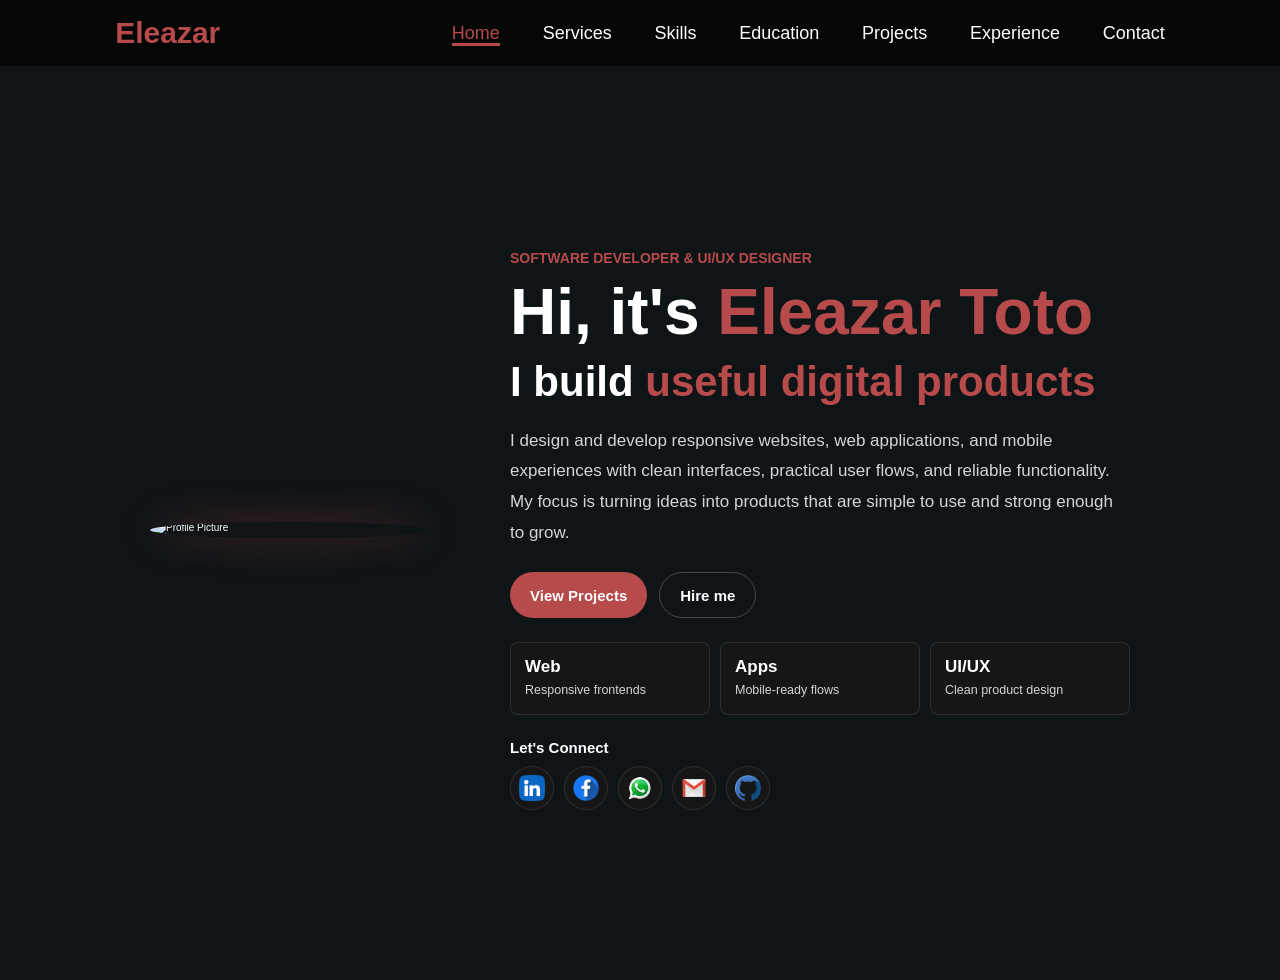
==== index.html @ ce616708 "Changed color and compressed the images" ====
<!DOCTYPE html>
<html lang="en">
    <head>
        <meta charset="UTF-8">
        <meta name="viewport" content="width=device-width, initial-scale=1.0">
        <link rel="stylesheet" href="style.css">
        <title>Eleazar Toto</title>
    </head>

    <body>


        <header>
            <a href="index.html" class="logo">Eleazar</a>
            <nav>
                <a href="index.html" class="active">Home</a>
                <a href="services.html">Services</a>
                <a href="skills.html">Skills</a>
                <a href="education.html">Education</a>
                <a href="projects.html">Projects</a>
                <a href="experience.html">Experience</a>
                <a href="contact.html">Contact</a>
            </nav>
            
            <button class="Menu_Icon" type="button" aria-label="Open navigation menu" aria-expanded="false">
                <img src="images\icons\Menu_Icon.png" alt="Menu_Icon">
            </button>


        </header>

        <main>
            <section class="home">
                <div class="home_img">
                    <img src="images\Eleazar in Black.png" alt="Profile Picture">
                </div>

                <div class="home_content">
                    <p class="eyebrow">Software Developer & UI/UX Designer</p>
                    <h1>Hi, it's <span>Eleazar Toto</span></h1>

                    <h3 class="typing_text">
                        I build <span>useful digital products</span>
                    </h3>
                
                    <p class="description">
                        I design and develop responsive websites, web applications, and mobile experiences with clean interfaces, practical user flows, and reliable functionality. My focus is turning ideas into products that are simple to use and strong enough to grow.
                    </p>

                    <div class="home_actions">
                        <a href="projects.html" class="primary_button">View Projects</a>
                        <a href="contact.html" class="secondary_button">Hire me</a>
                    </div>

                    <div class="home_stats" aria-label="Portfolio highlights">
                        <div>
                            <strong>Web</strong>
                            <span>Responsive frontends</span>
                        </div>
                        <div>
                            <strong>Apps</strong>
                            <span>Mobile-ready flows</span>
                        </div>
                        <div>
                            <strong>UI/UX</strong>
                            <span>Clean product design</span>
                        </div>
                    </div>

                    <p class="connect_label">Let's Connect</p>
                    <div class="social_icons">
                        <a href="#"> <img src="images\icons\linkedin.png" alt="LinkedIn">  </a>
                        <a href="#"> <img src="images\icons\facebook.png" alt="Facebook">  </a>
                        <a href="#"> <img src="images\icons\whatsapp.png" alt="WhatsApp">  </a>
                        <a href="#"> <img src="images\icons\email.png" alt="Email">  </a>
                        <a href="#"> <img src="images\icons\github.png" alt="GitHub">  </a>
                    </div>
                    
                </div>
                


            </section>


        </main>

        <footer>

            
        </footer>

        
        
       
        <script src="script.js"></script>
    </body>
</html>
---- style.css ----
*{
    margin: 0;
    padding: 0;
    box-sizing: border-box;
    text-decoration: none;
    border: none;
    outline: none;
    font-family: Arial, Helvetica, sans-serif;

}

:root{
    --bg: #0f1417;
    --panel: #161616;
    --panel-soft: #232323;
    --text: #ffffff;
    --muted: #d5d5d5;
    --accent: #b74b4b;
    --accent-soft: rgba(183,75,75,0.16);
    --border: rgba(255,255,255,0.1);
}

html{
    font-size: 62.5%;
}

body{
    width: 100%;
    min-height: 100vh;
    overflow-x: hidden;
    background-color: var(--bg);
    color: var(--text);
    padding-top: 8rem;
}

button{
    cursor: pointer;
}

header{
    position: fixed;
    top: 0;
    left: 0;
    width: 100%;
    padding: 1.6rem 9%;
    background-color: rgba(5,5,5,0.88);
    backdrop-filter: blur(14px);
    border-bottom: 1px solid rgba(255,255,255,0.06);
    justify-content: space-between;
    align-items: center;
    display: flex;
    z-index: 100;
}

.logo{
    font-size: 3rem;
    color: var(--accent);
    font-weight: 800;
    cursor: pointer;
    transition: 0.5s ease;
}

.logo:hover{
    transform: scale(1.1);
}


nav a{
    font-size: 1.8rem;
    color: white;
    margin-left: 4rem;
    font-weight: 500;
    transition: 0.3s ease;
    border-bottom: 3px solid transparent;
}

nav a:hover,
nav a:active,
nav a.active{
    color: var(--accent);
    border-bottom: 3px solid var(--accent);
}

.Menu_Icon{
    display: none;
    width: 4rem;
    height: 4rem;
    background: transparent;
    z-index: 110;
}

.Menu_Icon img{
    width: 100%;
    height: 100%;
    object-fit: contain;
}

@media(max-width: 995px){
    header{
        padding: 1rem 3%;
    }

    .Menu_Icon{
        display: flex;
    }

    nav{
        position: fixed;
        top: 0;
        right: -100%;
        width: 85%;
        max-width: 28rem;
        min-height: 100vh;
        flex-direction: column;
        justify-content: flex-start;
        align-items: flex-start;
        padding: 7rem 2rem 2rem;
        gap: 1rem;
        border-left: 3px solid var(--accent);
        background-color: var(--panel);
        transition: right 0.3s ease;
        z-index: 90;
    }

    nav.active{
        right: 0;
    }

    nav a{
        display: block;
        font-size: 2rem;
        margin: 1.4rem 0;
    }

    nav a:hover,
    nav a:active {
       padding: 1rem;
       border-radius: 0.5rem;
       border-bottom: 0.5rem solid var(--accent);
    }

    .home{
        flex-direction: column;
        gap: 3rem;
        text-align: left;
        padding-top: 3rem;
    }

    .home_img{
        order: 1;
    }

    .home_content{
        order: 2;
        max-width: 68rem;
    }

    .home_img img{
        width: min(62vw, 30rem);
        min-width: 20rem;
    }

    .home .home_content h1{
        font-size: clamp(3.4rem, 8vw, 5rem);
    }

    .home_content h3{
        font-size: clamp(2.5rem, 6vw, 3.6rem);
    }

    .description{
        font-size: 1.4rem;
        line-height: 1.7;
    }

    .social_icons{
        display: flex;
        justify-content: flex-start;
        flex-wrap: wrap;
    }
}

section {
    min-height: 100vh;
    padding: 5rem 9% 5rem;
}

.home{
    display: flex;
    justify-content: center;
    align-items: center;
    gap: 8rem;
    background-color: var(--bg);
}

.home_content{
    max-width: 68rem;
}

.eyebrow{
    margin-bottom: 1.2rem;
    color: var(--accent);
    font-size: 1.4rem;
    font-weight: 800;
    text-transform: uppercase;
}

.home .home_content h1{
    font-size: clamp(4.4rem, 6vw, 6.4rem);
    font-weight: 700;
    line-height: 1.08;
    margin-bottom: 1rem;
}

span{
    color: var(--accent);
}

.home_content h3{
    font-size: clamp(2.8rem, 4vw, 4.2rem);
    margin-bottom: 1.8rem;
    font-weight: 700;
    line-height: 1.2;
}

.home_img{
    border-radius: 50%;
}

.home_img img{
    position: relative;
    width: min(32vw, 42rem);
    min-width: 28rem;
    border-radius: 50%;
    box-shadow: 0 0 38px rgba(183,75,75,0.45);
    cursor: pointer;
    transition: 0.2s linear;
}

.home_img img:hover{
    font-size: 1.8rem;
    font-weight: 500;
}

.social_icons img{
    width: 2.6rem;
    height: 2.6rem;
    object-fit: contain;
}

.social_icons{
    display: flex;
    align-items: center;
    gap: 1rem;
    margin-top: 1rem;
}

.social_icons a{
    display: inline-flex;
    align-items: center;
    justify-content: center;
    width: 4.4rem;
    height: 4.4rem;
    border-radius: 50%;
    background: var(--panel);
    border: 1px solid var(--border);
    transition: transform 0.25s ease, border-color 0.25s ease;
}

.social_icons a:hover{
    transform: translateY(-0.4rem);
    border-color: var(--accent);
}

.description{
    max-width: 62rem;
    color: var(--muted);
    font-size: 1.7rem;
    line-height: 1.8;
}

.home_actions{
    display: flex;
    flex-wrap: wrap;
    gap: 1.2rem;
    margin: 2.4rem 0;
}

.primary_button,
.secondary_button,
.hire_me_button{
    display: inline-flex;
    align-items: center;
    justify-content: center;
    min-height: 4.6rem;
    padding: 0 2rem;
    border-radius: 999px;
    font-size: 1.5rem;
    font-weight: 800;
    transition: transform 0.25s ease, background-color 0.25s ease, border-color 0.25s ease;
}

.primary_button,
.hire_me_button{
    background-color: var(--accent);
    color: white;
}

.secondary_button{
    color: white;
    background: transparent;
    border: 1px solid rgba(255,255,255,0.22);
}

.primary_button:hover,
.secondary_button:hover,
.hire_me_button:hover{
    transform: translateY(-0.3rem);
    border-color: var(--accent);
}

.home_stats{
    display: grid;
    grid-template-columns: repeat(3, minmax(0, 1fr));
    gap: 1rem;
    max-width: 62rem;
    margin: 0 0 2.4rem;
}

.home_stats div{
    padding: 1.4rem;
    border-radius: 0.8rem;
    background: var(--panel);
    border: 1px solid var(--border);
}

.home_stats strong,
.home_stats span{
    display: block;
}

.home_stats strong{
    color: white;
    font-size: 1.7rem;
}

.home_stats span{
    margin-top: 0.5rem;
    color: var(--muted);
    font-size: 1.25rem;
    line-height: 1.4;
}

.connect_label{
    color: white;
    font-size: 1.5rem;
    font-weight: 800;
}

.content_page{
    max-width: 118rem;
    margin: 0 auto;
}

.card_grid{
    display: grid;
    gap: 1.8rem;
}

.three_columns{
    grid-template-columns: repeat(3, minmax(0, 1fr));
}

.info_card,
.skill_group,
.timeline_item,
.contact_intro,
.contact_form{
    border-radius: 0.8rem;
    background: var(--panel);
    border: 1px solid var(--border);
}

.info_card{
    padding: 2.2rem;
    transition: transform 0.25s ease, border-color 0.25s ease;
}

.info_card:hover{
    transform: translateY(-0.5rem);
    border-color: var(--accent);
}

.info_card span,
.timeline_item span{
    display: inline-block;
    margin-bottom: 1.2rem;
    color: var(--accent);
    font-size: 1.3rem;
    font-weight: 800;
    text-transform: uppercase;
}

.info_card h2,
.skill_group h2,
.timeline_item h2,
.contact_intro h2{
    color: white;
    font-size: 2.2rem;
    line-height: 1.25;
    margin-bottom: 1rem;
}

.info_card p,
.timeline_item p,
.contact_intro p{
    color: var(--muted);
    font-size: 1.5rem;
    line-height: 1.7;
}

.skill_layout{
    display: grid;
    grid-template-columns: repeat(3, minmax(0, 1fr));
    gap: 1.8rem;
}

.skill_group{
    padding: 2.2rem;
}

.skill_tags{
    display: flex;
    flex-wrap: wrap;
    gap: 0.8rem;
}

.skill_tags span{
    padding: 0.8rem 1rem;
    border-radius: 999px;
    background: var(--accent-soft);
    color: #f0d0d0;
    font-size: 1.3rem;
    font-weight: 800;
}

.timeline{
    display: grid;
    gap: 1.6rem;
    max-width: 86rem;
    margin: 0 auto;
}

.timeline_item{
    position: relative;
    padding: 2.4rem 2.4rem 2.4rem 3rem;
    overflow: hidden;
}

.timeline_item::before{
    content: "";
    position: absolute;
    left: 0;
    top: 0;
    width: 0.5rem;
    height: 100%;
    background: var(--accent);
}

.contact_layout{
    display: grid;
    grid-template-columns: 0.85fr 1.15fr;
    gap: 2rem;
    align-items: start;
}

.contact_intro,
.contact_form{
    padding: 2.4rem;
}

.contact_methods{
    display: grid;
    gap: 1rem;
    margin-top: 2rem;
}

.contact_methods a{
    color: white;
    font-size: 1.5rem;
    font-weight: 800;
}

.contact_methods a:hover{
    color: var(--accent);
}

.contact_form{
    display: grid;
    gap: 1.5rem;
}

.contact_form label{
    display: grid;
    gap: 0.8rem;
    color: white;
    font-size: 1.4rem;
    font-weight: 800;
}

.contact_form input,
.contact_form textarea{
    width: 100%;
    border-radius: 0.8rem;
    border: 1px solid var(--border);
    background: #0d0d0d;
    color: white;
    padding: 1.3rem 1.4rem;
    font-size: 1.5rem;
    resize: vertical;
}

.contact_form input:focus,
.contact_form textarea:focus{
    border-color: var(--accent);
}

.projects_page{
    padding-top: 2rem;
}

.section_heading{
    text-align: center;
    max-width: 76rem;
    margin: 0 auto 2.4rem;
}

.section_heading p,
.projects_toolbar p,
#modalCategory{
    color: #b74b4b;
    font-size: 1.5rem;
    font-weight: 700;
    letter-spacing: 0;
    text-transform: uppercase;
}

.section_heading h1{
    font-size: clamp(3.2rem, 6vw, 5.6rem);
    line-height: 1.1;
}

.section_heading > span{
    display: block;
    max-width: 68rem;
    margin: 1.2rem auto 0;
    color: var(--muted);
    font-size: 1.6rem;
    line-height: 1.7;
}

.featured_slider{
    position: relative;
    max-width: 112rem;
    margin: 0 auto 4.4rem;
    overflow: hidden;
    border-radius: 1.4rem;
    background: var(--panel-soft);
    border: 1px solid var(--border);
}

.slider_track{
    display: flex;
    transition: transform 0.5s ease;
}

.featured_slide{
    min-width: 100%;
    padding: 2rem;
}

.featured_slide_inner{
    display: grid;
    grid-template-columns: 1.3fr 0.7fr;
    min-height: 38rem;
    overflow: hidden;
    border-radius: 0.8rem;
    background: #111;
}

.featured_slide img{
    width: 100%;
    height: 100%;
    min-height: 38rem;
    object-fit: contain;
    object-position: center;
    background-color: #111;
}

.featured_slide_content{
    display: flex;
    flex-direction: column;
    justify-content: center;
    gap: 1.3rem;
    padding: 3rem;
}

.featured_slide_content h2{
    font-size: clamp(2.6rem, 4vw, 4.4rem);
    line-height: 1.15;
}

.featured_slide_content p{
    color: #d8d8d8;
    font-size: 1.6rem;
    line-height: 1.7;
}

.featured_slide_content .primary_button{
    width: fit-content;
    min-width: 12rem;
    margin-top: 0.4rem;
}

.project_category{
    color: var(--accent);
    font-size: 1.25rem;
    font-weight: 800;
    text-transform: uppercase;
}

.project_tags,
.modal_meta{
    display: flex;
    flex-wrap: wrap;
    gap: 0.8rem;
}

.project_tags span,
.modal_meta span{
    padding: 0.7rem 1rem;
    border-radius: 999px;
    background: rgba(183,75,75,0.16);
    color: #f0d0d0;
    font-size: 1.2rem;
    font-weight: 700;
}

.slider_control{
    position: absolute;
    top: 50%;
    z-index: 5;
    width: 4.4rem;
    height: 4.4rem;
    transform: translateY(-50%);
    border-radius: 50%;
    background: rgba(0,0,0,0.56);
    color: white;
    font-size: 2.8rem;
}

.slider_prev{
    left: 2rem;
}

.slider_next{
    right: 2rem;
}

.slider_dots{
    position: absolute;
    bottom: 1.8rem;
    left: 50%;
    display: flex;
    gap: 1rem;
    transform: translateX(-50%);
}

.slider_dots button{
    width: 1.2rem;
    height: 1.2rem;
    border-radius: 50%;
    background: white;
    opacity: 0.8;
}

.slider_dots button.active{
    background: #b74b4b;
    opacity: 1;
}

.projects_toolbar{
    display: flex;
    justify-content: space-between;
    align-items: end;
    gap: 2rem;
    max-width: 112rem;
    margin: 0 auto 2rem;
}

.projects_toolbar h2{
    font-size: clamp(2.8rem, 4vw, 4rem);
}

#projectCount{
    color: #d8d8d8;
    font-size: 1.5rem;
}

.project_grid{
    display: grid;
    grid-template-columns: repeat(2, minmax(0, 1fr));
    gap: 2rem;
    max-width: 112rem;
    margin: 0 auto;
}

.project_card{
    display: flex;
    flex-direction: column;
    overflow: hidden;
    border-radius: 0.8rem;
    background: var(--panel);
    border: 1px solid var(--border);
    text-align: left;
    color: white;
    transition: transform 0.25s ease, border-color 0.25s ease, background-color 0.25s ease;
}

.project_card:hover{
    transform: translateY(-0.6rem);
    border-color: rgba(183,75,75,0.8);
    background: #1d1d1d;
}

.project_image_wrap{
    display: block;
    overflow: hidden;
}

.project_card img{
    width: 100%;
    aspect-ratio: 16 / 10;
    object-fit: contain;
    object-position: center;
    display: block;
    transition: transform 0.35s ease;
}

.project_card:hover img{
    transform: scale(1.04);
}

.project_card_content{
    display: flex;
    flex: 1;
    flex-direction: column;
    gap: 1rem;
    min-height: 21rem;
    padding: 2rem;
}

.project_card_content h3{
    color: white;
    font-size: clamp(2rem, 2.4vw, 2.7rem);
    line-height: 1.25;
}

.project_card_content p{
    color: #d5d5d5;
    font-size: 1.45rem;
    line-height: 1.6;
    flex: 1;
}

.project_card_link{
    color: white;
    font-size: 1.4rem;
    font-weight: 800;
}

.project_card:hover .project_card_link{
    color: var(--accent);
}

.pagination{
    display: flex;
    justify-content: center;
    align-items: center;
    gap: 1.2rem;
    margin: 3rem auto 0;
    padding: 1.2rem;
    width: fit-content;
    border-radius: 999px;
    background: var(--panel);
    border: 1px solid var(--border);
}

.pagination button{
    min-width: 4.4rem;
    min-height: 4.4rem;
    padding: 0 1.6rem;
    border-radius: 999px;
    background: transparent;
    color: white;
    font-size: 1.8rem;
    font-weight: 800;
    transition: background-color 0.25s ease, color 0.25s ease;
}

.pagination button:hover:not(:disabled){
    color: #b74b4b;
    background: rgba(255,255,255,0.06);
}

.pagination button:disabled{
    cursor: not-allowed;
    color: #777;
}

#pageIndicator{
    color: #b74b4b;
    font-size: 2.4rem;
    font-weight: 800;
    min-width: 3.2rem;
    text-align: center;
}

.project_modal{
    position: fixed;
    inset: 0;
    z-index: 200;
    display: none;
    align-items: center;
    justify-content: center;
    padding: 2rem;
}

.project_modal.open{
    display: flex;
}

.modal_backdrop{
    position: absolute;
    inset: 0;
    background: rgba(0,0,0,0.78);
}

.modal_panel{
    position: relative;
    z-index: 1;
    display: grid;
    grid-template-columns: minmax(0, 1fr) minmax(30rem, 0.75fr);
    width: min(112rem, 100%);
    max-height: 88vh;
    overflow-y: auto;
    border-radius: 1.2rem;
    background: #171717;
    border: 1px solid rgba(255,255,255,0.12);
    box-shadow: 0 2.4rem 8rem rgba(0,0,0,0.45);
}

.modal_close{
    position: absolute;
    top: 1.2rem;
    right: 1.2rem;
    z-index: 2;
    width: 4rem;
    height: 4rem;
    border-radius: 50%;
    background: #b74b4b;
    color: white;
    font-size: 2.8rem;
    line-height: 1;
}

.modal_media{
    padding: 2rem;
}

.modal_media > img{
    width: 100%;
    aspect-ratio: 16 / 10;
    object-fit: cover;
    border-radius: 0.8rem;
    border: 1px solid var(--border);
}

.modal_thumbnails{
    display: grid;
    grid-template-columns: repeat(3, 1fr);
    gap: 1rem;
    margin-top: 1rem;
}

.modal_thumbnails button{
    overflow: hidden;
    border-radius: 0.8rem;
    border: 2px solid transparent;
    background: #272727;
}

.modal_thumbnails button.active{
    border-color: #b74b4b;
}

.modal_thumbnails img{
    width: 100%;
    aspect-ratio: 16 / 10;
    object-fit: cover;
    display: block;
}

.modal_content{
    display: flex;
    flex-direction: column;
    justify-content: center;
    gap: 1.2rem;
    padding: 4rem 3rem 3rem 1rem;
}

.modal_content h2{
    font-size: clamp(2.8rem, 4vw, 4.4rem);
    line-height: 1.1;
}

.modal_content p{
    color: #dddddd;
    font-size: 1.6rem;
    line-height: 1.7;
}

.modal_content h3{
    margin-top: 0.6rem;
    color: white;
    font-size: 1.4rem;
    font-weight: 800;
    text-transform: uppercase;
}

.modal_links{
    display: flex;
    flex-wrap: wrap;
    gap: 1rem;
}

.modal_links a{
    padding: 1rem 1.5rem;
    border-radius: 999px;
    background: #b74b4b;
    color: white;
    font-size: 1.4rem;
    font-weight: 800;
    transition: transform 0.25s ease, border-color 0.25s ease;
}

.modal_links a:hover{
    transform: translateY(-0.3rem);
}

.modal_links a.secondary_link{
    background: #2b2b2b;
    border: 1px solid rgba(255,255,255,0.16);
}

body.modal_locked{
    overflow: hidden;
}

@media(max-width: 760px){
    body{
        padding-top: 7rem;
    }

    .projects_page{
        padding-left: 4%;
        padding-right: 4%;
    }

    .featured_slide{
        padding: 1rem;
    }

    .featured_slide_inner,
    .modal_panel{
        grid-template-columns: 1fr;
    }

    .featured_slide img{
        min-height: 22rem;
    }

    .featured_slide_content{
        padding: 2rem;
    }

    .featured_slide_content .primary_button{
        width: 100%;
    }

    .slider_control{
        width: 3.8rem;
        height: 3.8rem;
        font-size: 2.2rem;
    }

    .slider_prev{
        left: 1.2rem;
    }

    .slider_next{
        right: 1.2rem;
    }

    .projects_toolbar{
        align-items: flex-start;
        flex-direction: column;
    }

    .project_grid{
        grid-template-columns: 1fr;
    }

    .project_card_content{
        min-height: auto;
    }

    .pagination{
        gap: 0.4rem;
        width: 100%;
        max-width: 42rem;
        justify-content: space-between;
    }

    .pagination button{
        padding: 0 1rem;
        min-width: 3.8rem;
        min-height: 3.8rem;
        font-size: 1.45rem;
    }

    .modal_content{
        padding: 0 2rem 2rem;
    }

    .modal_thumbnails{
        grid-template-columns: repeat(2, 1fr);
    }

    .three_columns,
    .skill_layout,
    .contact_layout{
        grid-template-columns: 1fr;
    }

    .content_page{
        padding-top: 3rem;
    }
}

@media(max-width: 995px){
    .home{
        min-height: auto;
        align-items: center;
        padding-top: 4rem;
    }

    .home_content{
        width: 100%;
    }

    .home_img img{
        width: min(62vw, 30rem);
        min-width: 20rem;
    }

    .description{
        font-size: 1.5rem;
    }
}

@media(max-width: 560px){
    section{
        padding-left: 5%;
        padding-right: 5%;
    }

    .home{
        gap: 2.4rem;
    }

    .home .home_content h1{
        font-size: 3.7rem;
    }

    .home_content h3{
        font-size: 2.7rem;
    }

    .home_actions{
        flex-direction: column;
        align-items: stretch;
    }

    .home_stats{
        grid-template-columns: 1fr;
    }
}
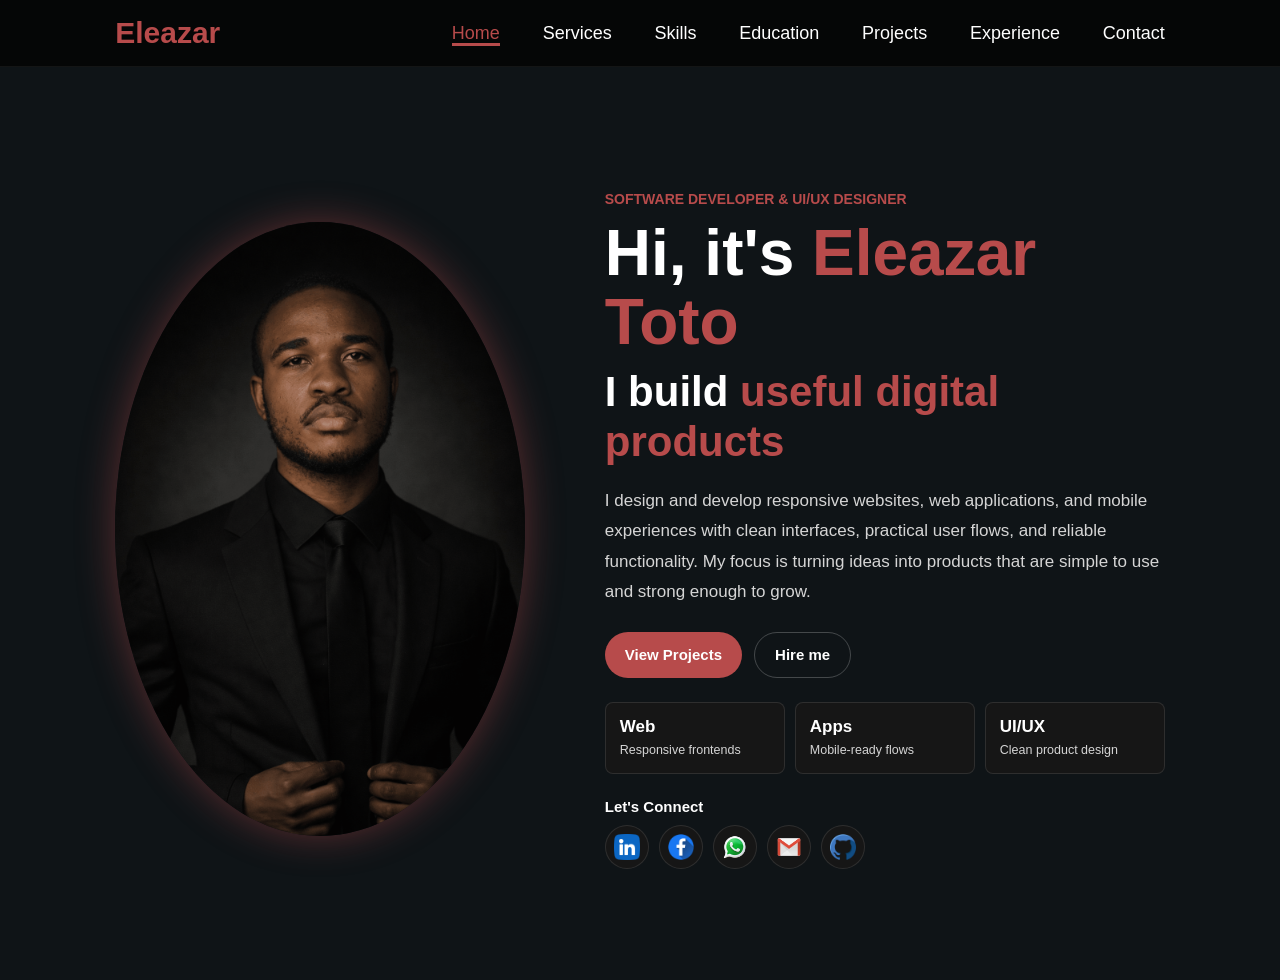
==== commit 1069c4dd: "improved and compressed icons, deleted some outdated projects" ====
--- a/index.html
+++ b/index.html
@@ -23,7 +23,7 @@
             </nav>
             
             <button class="Menu_Icon" type="button" aria-label="Open navigation menu" aria-expanded="false">
-                <img src="images\icons\Menu_Icon.png" alt="Menu_Icon">
+                <img src="images\icons\menu-24dp.svg" alt="Menu button">
             </button>
 
 
@@ -32,7 +32,7 @@
         <main>
             <section class="home">
                 <div class="home_img">
-                    <img src="images\Eleazar in Black.png" alt="Profile Picture">
+                    <img src="images\eleazar-in-black-compressed.png" alt="Profile Picture">
                 </div>
 
                 <div class="home_content">
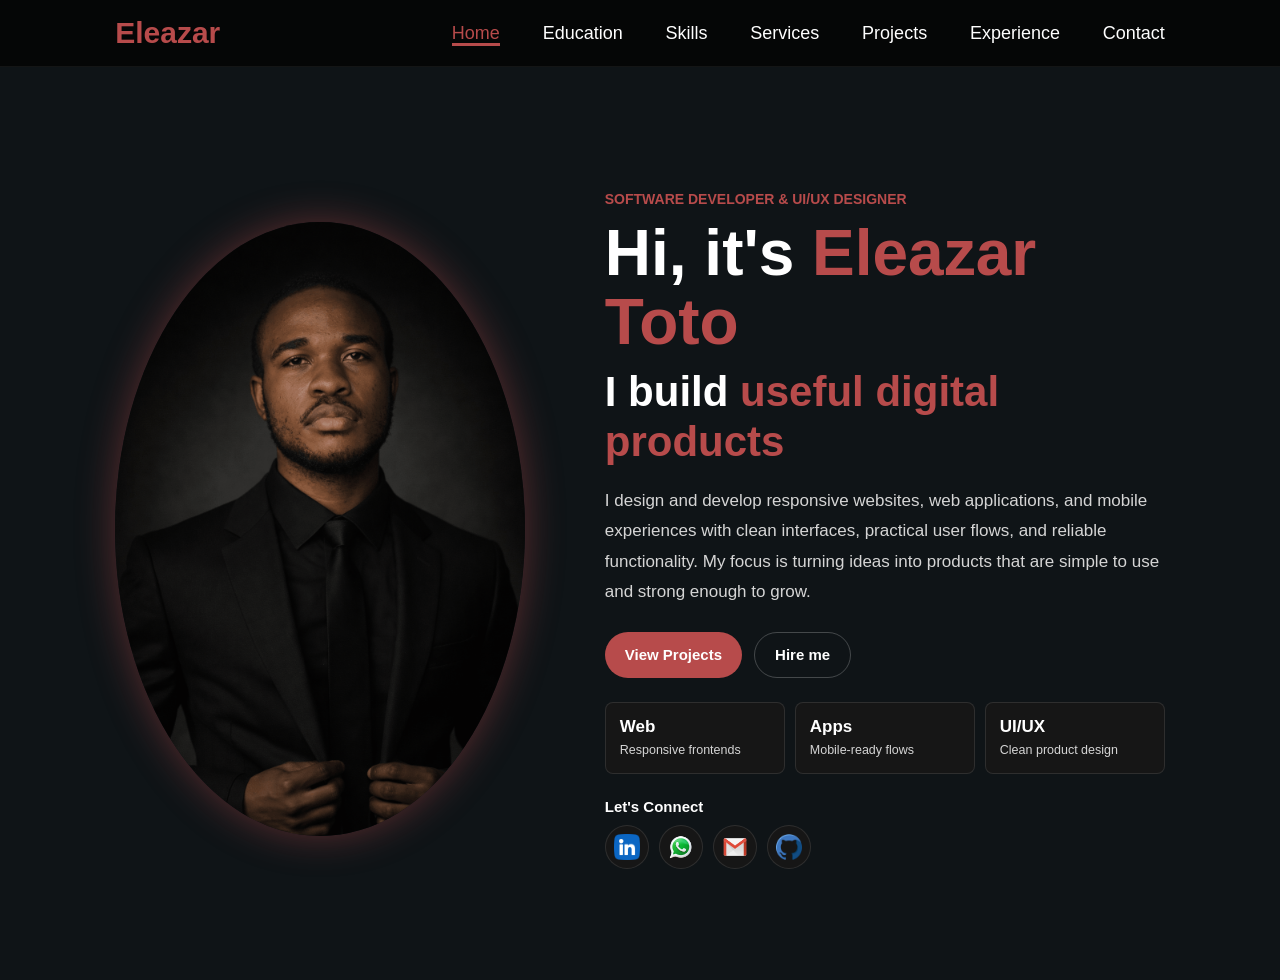
==== commit 8b496323: "Refactor navigation structure and update contact information across multiple pages; remove unused Fa" ====
--- a/index.html
+++ b/index.html
@@ -1,98 +1,96 @@
-<!DOCTYPE html>
+<!doctype html>
 <html lang="en">
-    <head>
-        <meta charset="UTF-8">
-        <meta name="viewport" content="width=device-width, initial-scale=1.0">
-        <link rel="stylesheet" href="style.css">
-        <title>Eleazar Toto</title>
-    </head>
 
-    <body>
+<head>
+    <meta charset="UTF-8" />
+    <meta name="viewport" content="width=device-width, initial-scale=1.0" />
+    <link rel="stylesheet" href="style.css" />
+    <title>Eleazar Toto</title>
+</head>
 
-
-        <header>
-            <a href="index.html" class="logo">Eleazar</a>
-            <nav>
-                <a href="index.html" class="active">Home</a>
-                <a href="services.html">Services</a>
-                <a href="skills.html">Skills</a>
-                <a href="education.html">Education</a>
+<body>
+    <header>
+        <a href="index.html" class="logo">Eleazar</a>
+  <nav>
+                <a href="index.html">Home</a>
+               
+                 <a href="education.html">Education</a>
+                <a href="skills.html" class="active">Skills</a>
+                 <a href="services.html">Services</a>
                 <a href="projects.html">Projects</a>
                 <a href="experience.html">Experience</a>
+
                 <a href="contact.html">Contact</a>
             </nav>
-            
-            <button class="Menu_Icon" type="button" aria-label="Open navigation menu" aria-expanded="false">
-                <img src="images\icons\menu-24dp.svg" alt="Menu button">
-            </button>
 
+        <button class="Menu_Icon" type="button" aria-label="Open navigation menu" aria-expanded="false">
+            <img src="images/icons/menu-24dp.svg" alt="Menu button" />
+        </button>
+    </header>
 
-        </header>
+    <main>
+        <section class="home">
+            <div class="home_img">
+                <img src="images/eleazar-in-black-compressed.png" alt="Profile Picture" />
+            </div>
 
-        <main>
-            <section class="home">
-                <div class="home_img">
-                    <img src="images\eleazar-in-black-compressed.png" alt="Profile Picture">
+            <div class="home_content">
+                <p class="eyebrow">Software Developer & UI/UX Designer</p>
+                <h1>Hi, it's <span>Eleazar Toto</span></h1>
+
+                <h3 class="typing_text">
+                    I build <span>useful digital products</span>
+                </h3>
+
+                <p class="description">
+                    I design and develop responsive websites, web applications, and
+                    mobile experiences with clean interfaces, practical user flows, and
+                    reliable functionality. My focus is turning ideas into products that
+                    are simple to use and strong enough to grow.
+                </p>
+
+                <div class="home_actions">
+                    <a href="projects.html" class="primary_button">View Projects</a>
+                    <a href="contact.html" class="secondary_button">Hire me</a>
                 </div>
 
-                <div class="home_content">
-                    <p class="eyebrow">Software Developer & UI/UX Designer</p>
-                    <h1>Hi, it's <span>Eleazar Toto</span></h1>
+                <div class="home_stats" aria-label="Portfolio highlights">
+                    <div>
+                        <strong>Web</strong>
+                        <span>Responsive frontends</span>
+                    </div>
+                    <div>
+                        <strong>Apps</strong>
+                        <span>Mobile-ready flows</span>
+                    </div>
+                    <div>
+                        <strong>UI/UX</strong>
+                        <span>Clean product design</span>
+                    </div>
+                </div>
 
-                    <h3 class="typing_text">
-                        I build <span>useful digital products</span>
-                    </h3>
-                
-                    <p class="description">
-                        I design and develop responsive websites, web applications, and mobile experiences with clean interfaces, practical user flows, and reliable functionality. My focus is turning ideas into products that are simple to use and strong enough to grow.
-                    </p>
+                <p class="connect_label">Let's Connect</p>
+                <div class="social_icons">
+                    <a href="https://www.linkedin.com/in/eleazar-toto" target="_blank" rel="noopener noreferrer">
+                        <img src="images/icons/linkedin.png" alt="LinkedIn logo" />
+                    </a>
+                    <a href="https://wa.me/265980096500" target="_blank" rel="noopener noreferrer">
+                        <img src="images/icons/whatsapp.png" alt="WhatsApp logo" />
+                    </a>
+                    <a href="mailto:eleazarctoto@gmail.com" target="_blank" rel="noopener noreferrer">
+                        <img src="images/icons/email.png" alt="Email logo" />
+                    </a>
+                    <a href="https://github.com/EleazarFx" target="_blank" rel="noopener noreferrer">
+                        <img src="images/icons/github.png" alt="GitHub logo" />
+                    </a>
+                </div>
+            </div>
+        </section>
+    </main>
 
-                    <div class="home_actions">
-                        <a href="projects.html" class="primary_button">View Projects</a>
-                        <a href="contact.html" class="secondary_button">Hire me</a>
-                    </div>
+    <footer></footer>
 
-                    <div class="home_stats" aria-label="Portfolio highlights">
-                        <div>
-                            <strong>Web</strong>
-                            <span>Responsive frontends</span>
-                        </div>
-                        <div>
-                            <strong>Apps</strong>
-                            <span>Mobile-ready flows</span>
-                        </div>
-                        <div>
-                            <strong>UI/UX</strong>
-                            <span>Clean product design</span>
-                        </div>
-                    </div>
+    <script src="script.js"></script>
+</body>
 
-                    <p class="connect_label">Let's Connect</p>
-                    <div class="social_icons">
-                        <a href="#"> <img src="images\icons\linkedin.png" alt="LinkedIn">  </a>
-                        <a href="#"> <img src="images\icons\facebook.png" alt="Facebook">  </a>
-                        <a href="#"> <img src="images\icons\whatsapp.png" alt="WhatsApp">  </a>
-                        <a href="#"> <img src="images\icons\email.png" alt="Email">  </a>
-                        <a href="#"> <img src="images\icons\github.png" alt="GitHub">  </a>
-                    </div>
-                    
-                </div>
-                
-
-
-            </section>
-
-
-        </main>
-
-        <footer>
-
-            
-        </footer>
-
-        
-        
-       
-        <script src="script.js"></script>
-    </body>
-</html>
+</html>
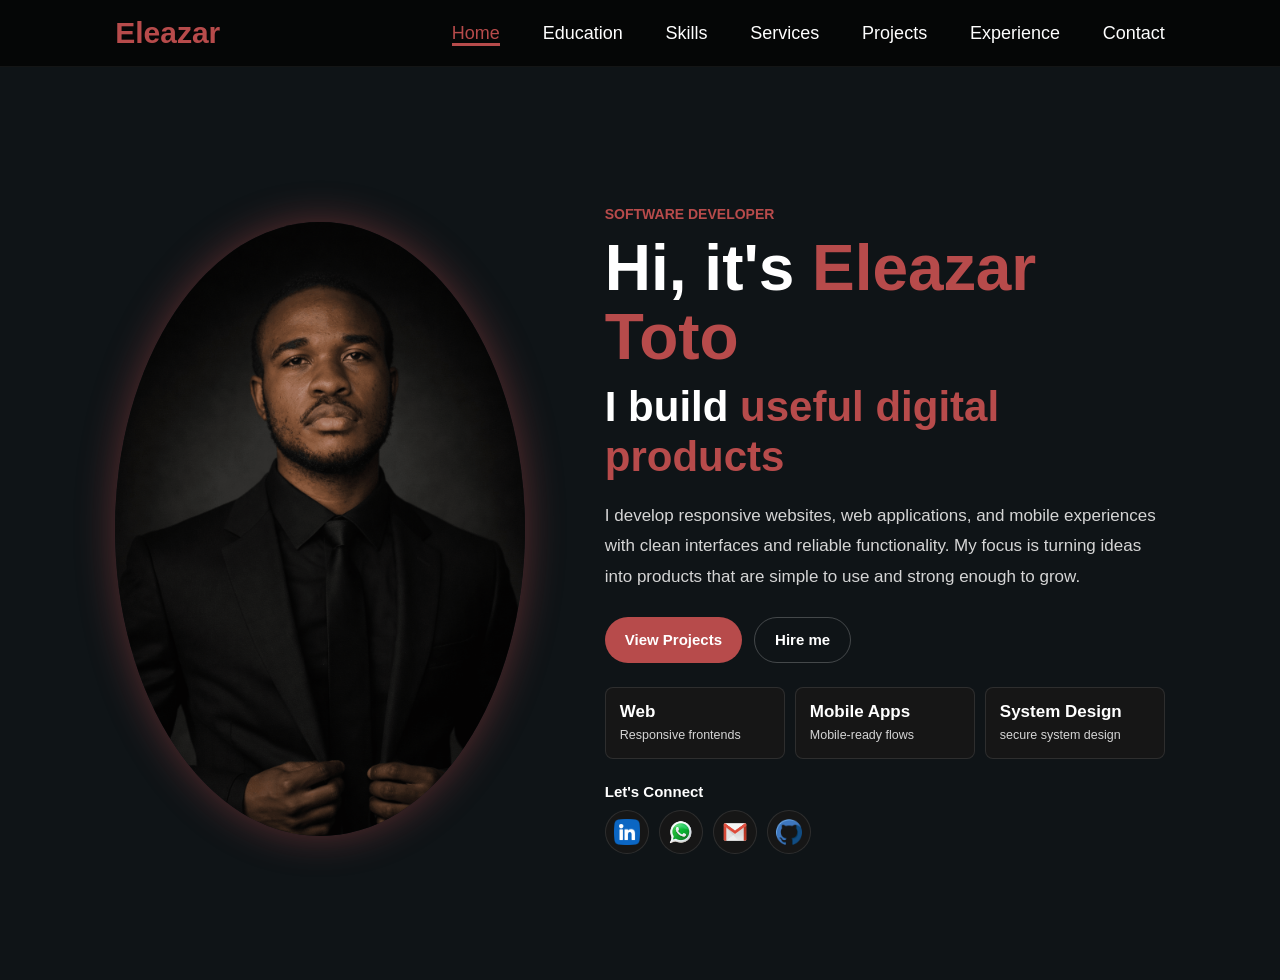
==== commit f703651f: "Remove outdated content from education, experience, services, and skills sections for clarity and co" ====
--- a/index.html
+++ b/index.html
@@ -5,46 +5,44 @@
     <meta charset="UTF-8" />
     <meta name="viewport" content="width=device-width, initial-scale=1.0" />
     <link rel="stylesheet" href="style.css" />
-    <title>Eleazar Toto</title>
+    <title>Home | Eleazar</title>
 </head>
 
 <body>
     <header>
         <a href="index.html" class="logo">Eleazar</a>
-  <nav>
-                <a href="index.html">Home</a>
-               
-                 <a href="education.html">Education</a>
+            <nav>
+                <a href="index.html">Home</a>        
+                <a href="education.html">Education</a>
                 <a href="skills.html" class="active">Skills</a>
-                 <a href="services.html">Services</a>
+                <a href="services.html">Services</a>
                 <a href="projects.html">Projects</a>
                 <a href="experience.html">Experience</a>
-
                 <a href="contact.html">Contact</a>
             </nav>
 
         <button class="Menu_Icon" type="button" aria-label="Open navigation menu" aria-expanded="false">
-            <img src="images/icons/menu-24dp.svg" alt="Menu button" />
+            <img src="images/icons/menu-24dp.svg" alt="Menu button"  />
         </button>
     </header>
 
     <main>
         <section class="home">
             <div class="home_img">
-                <img src="images/eleazar-in-black-compressed.png" alt="Profile Picture" />
+                <img src="images/eleazar-in-black-compressed.png" alt="Profile Picture"  />
             </div>
 
             <div class="home_content">
-                <p class="eyebrow">Software Developer & UI/UX Designer</p>
-                <h1>Hi, it's <span>Eleazar Toto</span></h1>
+                <p class="eyebrow">Software Developer</p>
+                <h1>Hi, it's <span>Eleazar Toto</span> </h1>
 
                 <h3 class="typing_text">
                     I build <span>useful digital products</span>
                 </h3>
 
                 <p class="description">
-                    I design and develop responsive websites, web applications, and
-                    mobile experiences with clean interfaces, practical user flows, and
+                    I develop responsive websites, web applications, and
+                    mobile experiences with clean interfaces and
                     reliable functionality. My focus is turning ideas into products that
                     are simple to use and strong enough to grow.
                 </p>
@@ -60,35 +58,34 @@
                         <span>Responsive frontends</span>
                     </div>
                     <div>
-                        <strong>Apps</strong>
+                        <strong>Mobile Apps</strong>
                         <span>Mobile-ready flows</span>
                     </div>
                     <div>
-                        <strong>UI/UX</strong>
-                        <span>Clean product design</span>
+                        <strong>System Design</strong>
+                        <span>secure system design</span>
                     </div>
                 </div>
 
                 <p class="connect_label">Let's Connect</p>
                 <div class="social_icons">
                     <a href="https://www.linkedin.com/in/eleazar-toto" target="_blank" rel="noopener noreferrer">
-                        <img src="images/icons/linkedin.png" alt="LinkedIn logo" />
+                        <img src="images/icons/linkedin.png" alt="LinkedIn logo"  />
                     </a>
                     <a href="https://wa.me/265980096500" target="_blank" rel="noopener noreferrer">
-                        <img src="images/icons/whatsapp.png" alt="WhatsApp logo" />
+                        <img src="images/icons/whatsapp.png" alt="WhatsApp logo"  />
                     </a>
                     <a href="mailto:eleazarctoto@gmail.com" target="_blank" rel="noopener noreferrer">
-                        <img src="images/icons/email.png" alt="Email logo" />
+                        <img src="images/icons/email.png" alt="Email logo"  />
                     </a>
                     <a href="https://github.com/EleazarFx" target="_blank" rel="noopener noreferrer">
-                        <img src="images/icons/github.png" alt="GitHub logo" />
+                        <img src="images/icons/github.png" alt="GitHub logo"  />
                     </a>
                 </div>
             </div>
         </section>
     </main>
 
-    <footer></footer>
 
     <script src="script.js"></script>
 </body>
